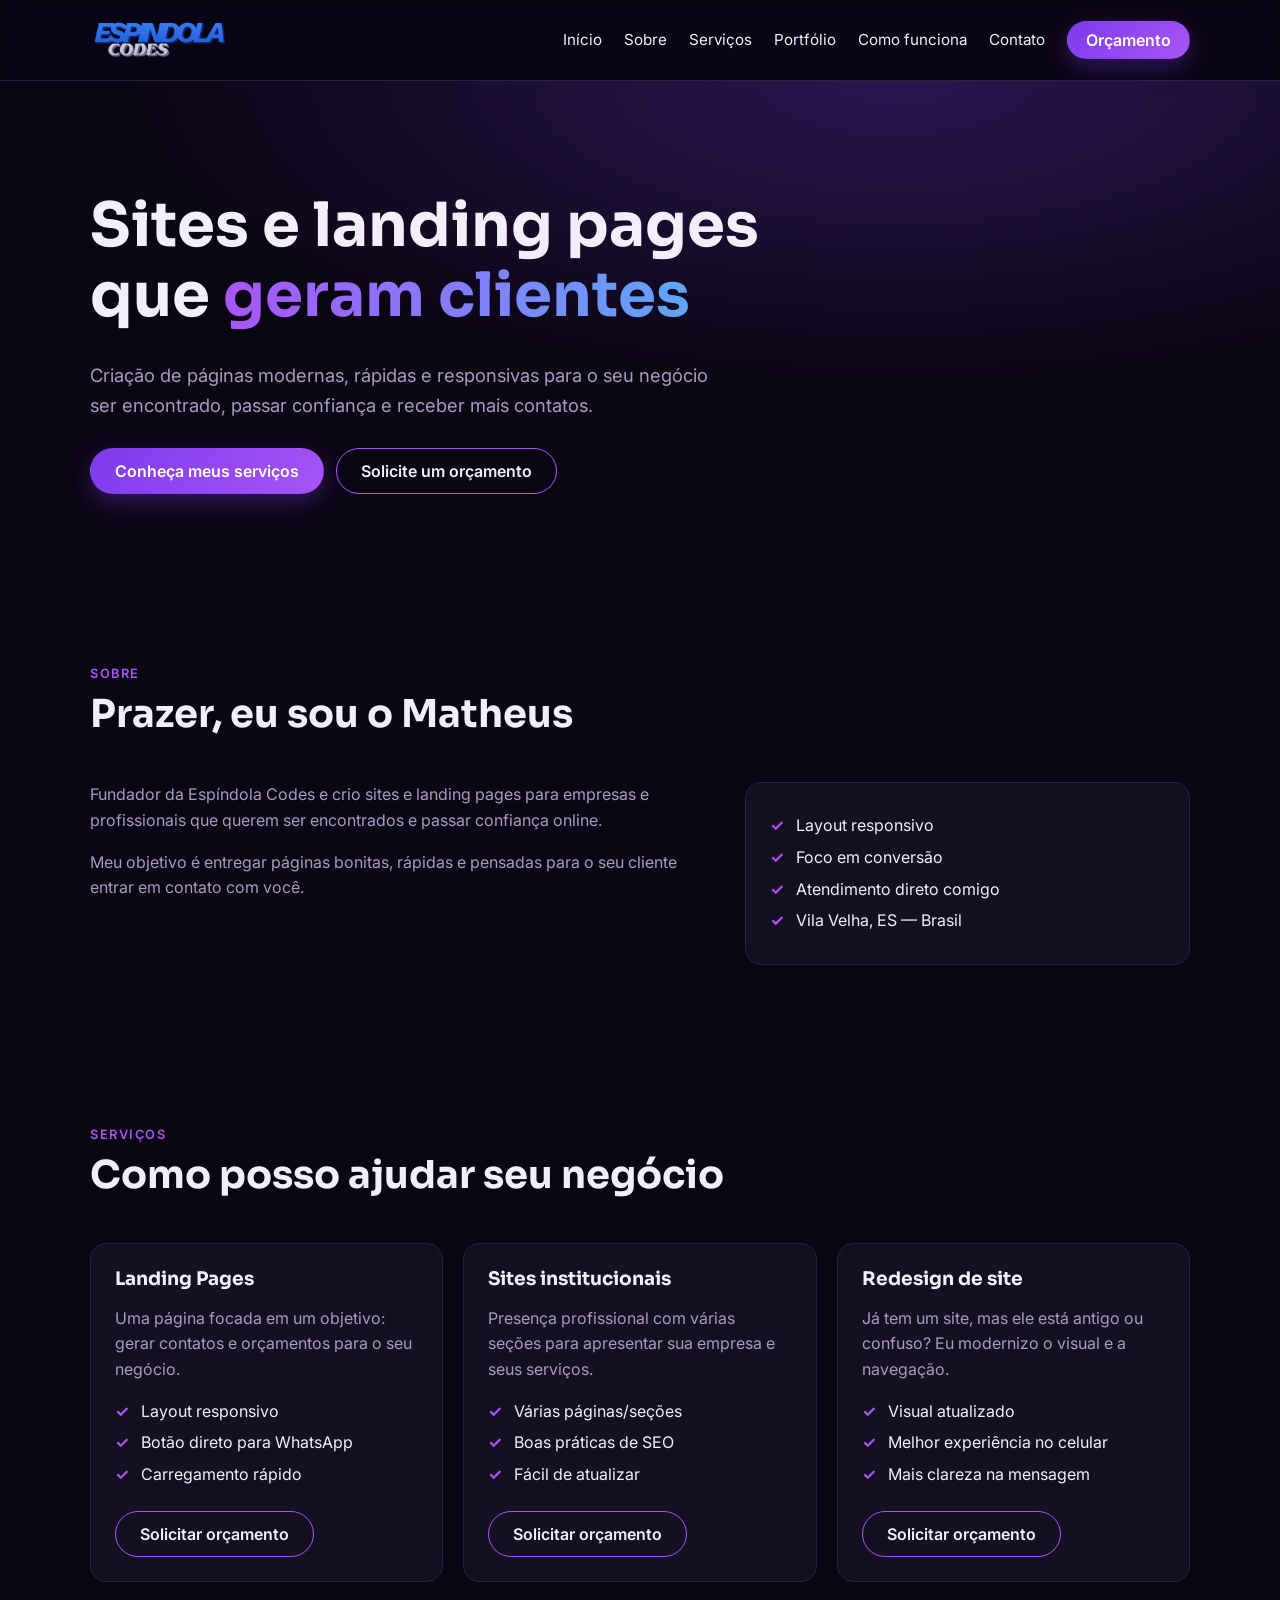
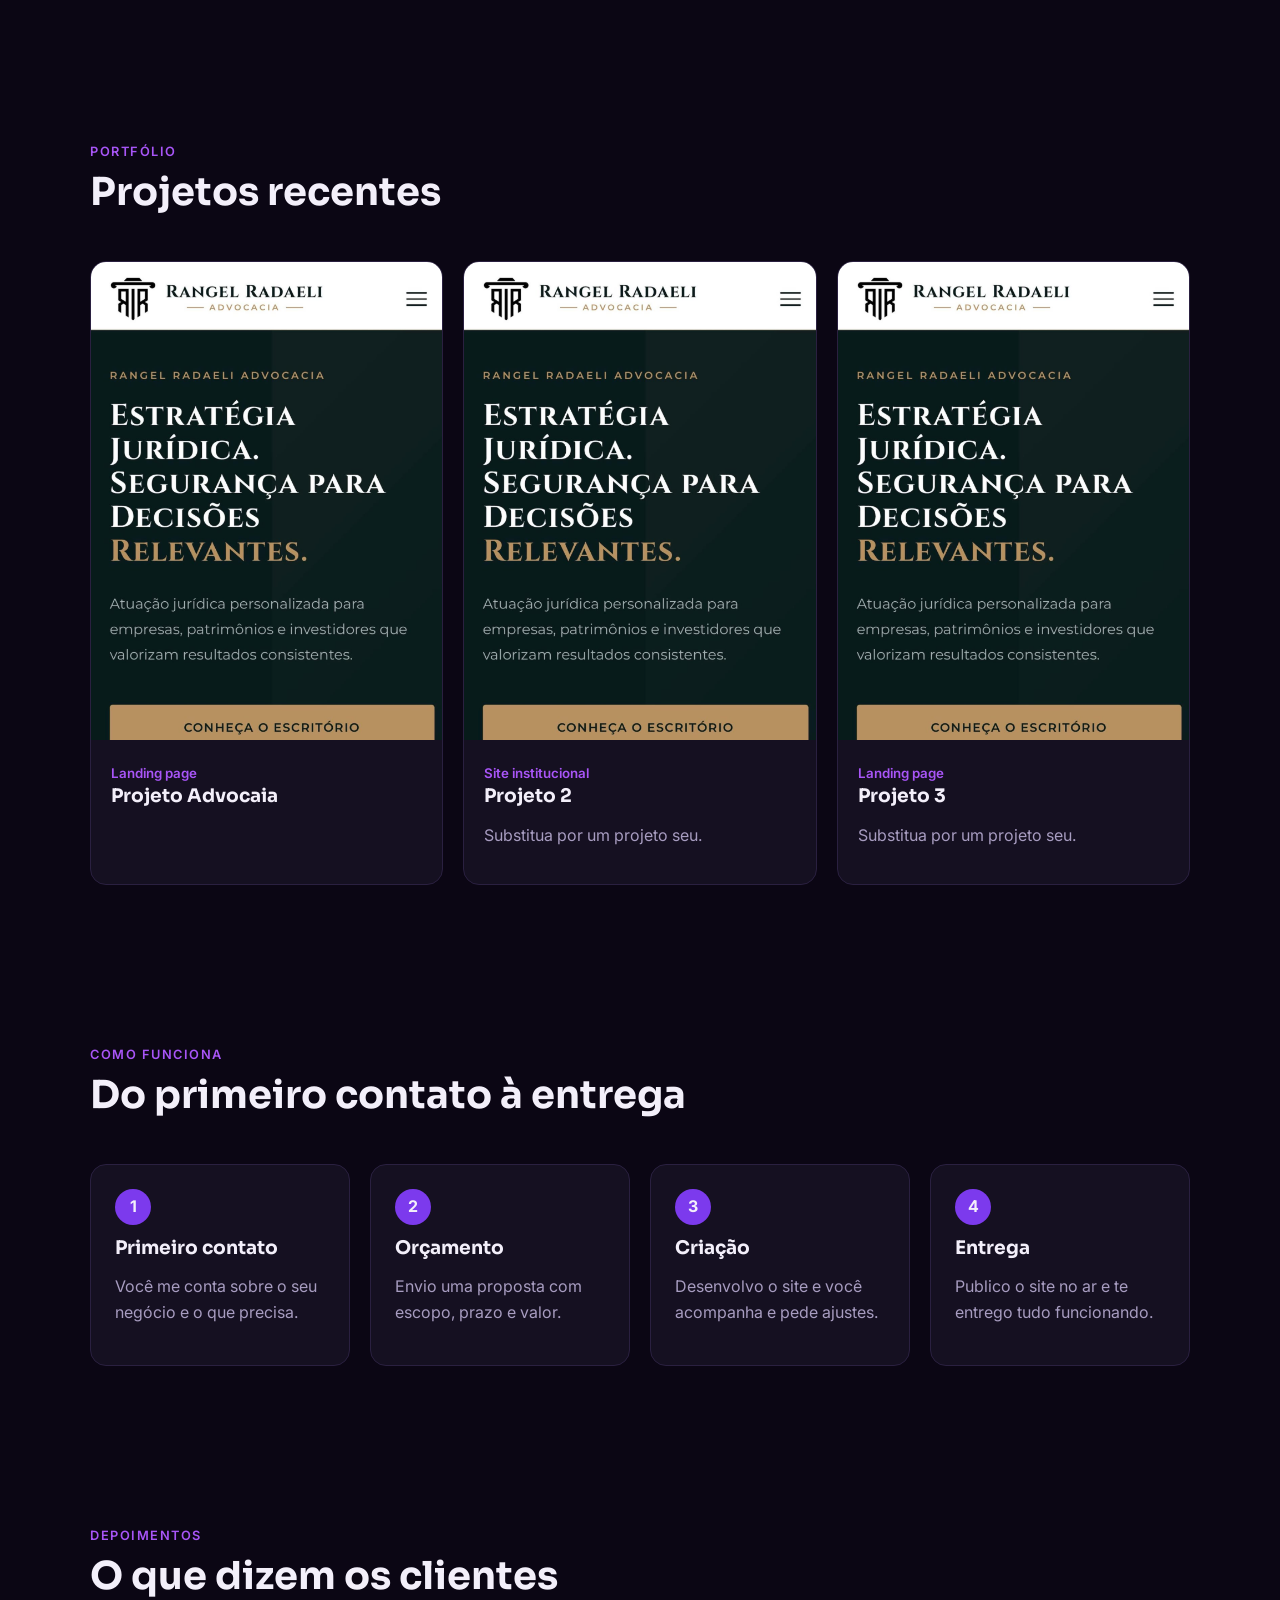
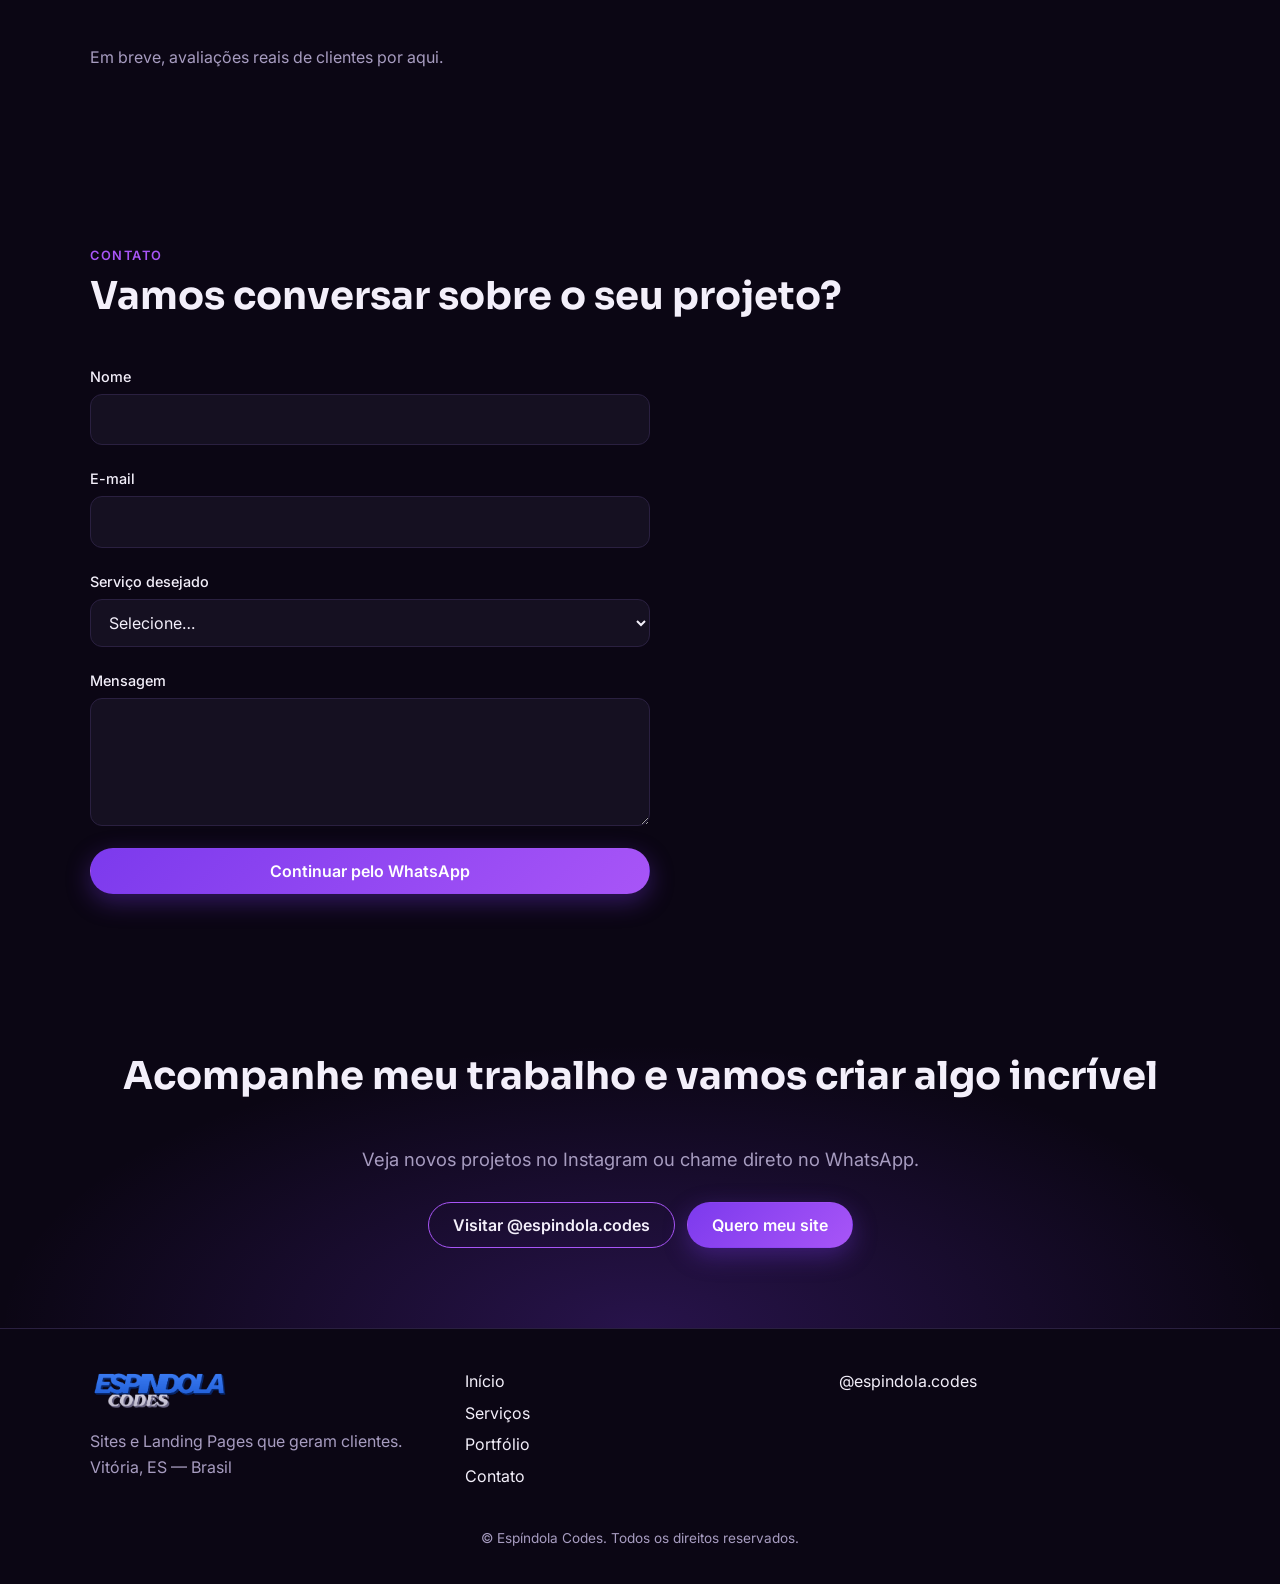
==== Html/index.html @ 369cd55e "first commit" ====
<!doctype html>
<html lang="pt-BR">
<head>
  <meta charset="UTF-8" />
  <meta name="viewport" content="width=device-width, initial-scale=1.0" />
  <title>Espindola Codes</title>
  <link rel="icon" href="data:image/svg+xml,<svg xmlns='http://www.w3.org/2000/svg' viewBox='0 0 100 100'><rect width='100' height='100' rx='22' fill='%234f8cff'/><text x='50' y='73' font-size='64' font-weight='800' font-family='Arial,sans-serif' text-anchor='middle' fill='white'>E</text></svg>" />
  <meta name="description" content="Criação de sites e landing pages profissionais para empresas e profissionais autônomos. Solicite um orçamento." />
  <meta name="theme-color" content="#0b0614" />
  <meta property="og:title" content="Espindola Codes | Sites e Landing Pages" />
  <meta property="og:description" content="Sites e landing pages que geram clientes. Solicite um orçamento." />
  <meta property="og:type" content="website" />
  <link rel="icon" href="data:image/svg+xml,<svg xmlns='http://www.w3.org/2000/svg' viewBox='0 0 100 100'><rect width='100' height='100' rx='22' fill='%234f8cff'/><text x='50' y='73' font-size='64' font-weight='800' font-family='Arial,sans-serif' text-anchor='middle' fill='white'>E</text></svg>" />
  <link rel="preconnect" href="https://fonts.googleapis.com" />
  <link rel="preconnect" href="https://fonts.gstatic.com" crossorigin />
  <link href="https://fonts.googleapis.com/css2?family=Sora:wght@500;700;800&family=Inter:wght@400;500;600&display=swap" rel="stylesheet" />
  <link rel="stylesheet" href="/Css/style.css" />
</head>
<body>

  <!-- CABEÇALHO -->
  <header class="header">
    <div class="container header-inner">
     <a href="#inicio" class="brand" aria-label="Ir para o início"><img src="/Images/logo-3d.png" class="brand-logo" /></a>
      <button class="menu-btn" id="menuBtn" aria-label="Abrir menu" aria-expanded="false"><span></span><span></span><span></span></button>
      <nav class="nav" id="nav" aria-label="Principal">
        <a href="#inicio">Início</a>
        <a href="#sobre">Sobre</a>
        <a href="#servicos">Serviços</a>
        <a href="#portfolio">Portfólio</a>
        <a href="#como-funciona">Como funciona</a>
        <a href="#contato">Contato</a>
        <a class="btn btn-primary btn-sm" data-wa="Olá! Vim pelo seu site e gostaria de um orçamento.">Orçamento</a>
      </nav>
    </div>
  </header>

  <main>

    <!-- INÍCIO -->
    <section id="inicio" class="hero">
      <div class="container">
        <!-- <p class="eyebrow">Espindola Codes</p> -->
        <h1>Sites e landing pages que <span class="grad">geram clientes</span></h1>
        <p class="lead">Criação de páginas modernas, rápidas e responsivas para o seu negócio ser encontrado, passar confiança e receber mais contatos.</p>
        <div class="actions">
          <a class="btn btn-primary" href="#servicos">Conheça meus serviços</a>
          <a class="btn btn-outline" href="https://wa.me/5527998814130?text=Ol%C3%A1!%20Vim%20pelo%20seu%20site%20e%20gostaria%20de%20um%20or%C3%A7amento." target="_blank" rel="noreferrer">Solicite um orçamento</a>
        </div>
      </div>
    </section>

    <!-- SOBRE -->
    <section id="sobre" class="section">
      <div class="container">
        <p class="eyebrow">Sobre</p>
        <h2 class="section-title">Prazer, eu sou o Matheus</h2>
        <div class="about">
          <div>
            <p>Fundador da Espíndola Codes e crio sites e landing pages para empresas e profissionais que querem ser encontrados e passar confiança online.</p>
            <p>Meu objetivo é entregar páginas bonitas, rápidas e pensadas para o seu cliente entrar em contato com você.</p>
          </div>
          <ul class="checks box">
            <li>Layout responsivo</li>
            <li>Foco em conversão</li>
            <li>Atendimento direto comigo</li>
            <li>Vila Velha, ES — Brasil</li>
          </ul>
        </div>
      </div>
    </section>

    <!-- SERVIÇOS -->
    <section id="servicos" class="section">
      <div class="container">
        <p class="eyebrow">Serviços</p>
        <h2 class="section-title">Como posso ajudar seu negócio</h2>
        <div class="grid">
          <article class="card">
            <h3>Landing Pages</h3>
            <p>Uma página focada em um objetivo: gerar contatos e orçamentos para o seu negócio.</p>
            <ul class="checks"><li>Layout responsivo</li><li>Botão direto para WhatsApp</li><li>Carregamento rápido</li></ul>
            <a class="btn btn-outline" href="https://wa.me/5527998814130?text=Ol%C3%A1!%20Quero%20um%20orçamento%20de:%20Landing%20Pages." target="_blank" rel="noreferrer">Solicitar orçamento</a>
            
          </article>
          <article class="card">
            <h3>Sites institucionais</h3>
            <p>Presença profissional com várias seções para apresentar sua empresa e seus serviços.</p>
            <ul class="checks"><li>Várias páginas/seções</li><li>Boas práticas de SEO</li><li>Fácil de atualizar</li></ul>
            <a class="btn btn-outline" href="https://wa.me/5527998814130?text=Ol%C3%A1!%20Quero%20um%20orçamento%20de:%20Sites%20institucionais." target="_blank" rel="noreferrer">Solicitar orçamento</a>
          </article>
          <article class="card">
            <h3>Redesign de site</h3>
            <p>Já tem um site, mas ele está antigo ou confuso? Eu modernizo o visual e a navegação.</p>
            <ul class="checks"><li>Visual atualizado</li><li>Melhor experiência no celular</li><li>Mais clareza na mensagem</li></ul>
            <a class="btn btn-outline" href="https://wa.me/5527998814130?text=Ol%C3%A1!%20Quero%20um%20orçamento%20de:%20Redesign%20de%20site." target="_blank" rel="noreferrer">Solicitar orçamento</a>
          </article>
        </div>
      </div>
    </section>

    <!-- PORTFÓLIO -->
    <section id="portfolio" class="section">
      <div class="container">
        <p class="eyebrow">Portfólio</p>
        <h2 class="section-title">Projetos recentes</h2>
        <div class="grid">
          <!-- Para usar imagem: troque <span>...</span> por <img src="imagens/projeto1.jpg" alt="Projeto 1" /> -->
          <article class="card project">
            <div class="thumb"><span><img src="/Images/Untitled.png" alt="Projeto 1" /></span></div>
            <div class="project-info"><small>Landing page</small><h3>Projeto Advocaia</h3><p></p></div>
          </article>
          <article class="card project">
            <div class="thumb"><span><img src="/Images/Untitled.png" alt="Projeto 2" /></span></div>
            <div class="project-info"><small>Site institucional</small><h3>Projeto 2</h3><p>Substitua por um projeto seu.</p></div>
          </article>
          <article class="card project">
            <div class="thumb"><span><img src="/Images/Untitled.png" alt="Projeto 3" /></span></div>
            <div class="project-info"><small>Landing page</small><h3>Projeto 3</h3><p>Substitua por um projeto seu.</p></div>
          </article>
        </div>
      </div>
    </section>

    <!-- COMO FUNCIONA -->
    <section id="como-funciona" class="section">
      <div class="container">
        <p class="eyebrow">Como funciona</p>
        <h2 class="section-title">Do primeiro contato à entrega</h2>
        <ol class="steps">
          <li class="card"><span class="num">1</span><h3>Primeiro contato</h3><p>Você me conta sobre o seu negócio e o que precisa.</p></li>
          <li class="card"><span class="num">2</span><h3>Orçamento</h3><p>Envio uma proposta com escopo, prazo e valor.</p></li>
          <li class="card"><span class="num">3</span><h3>Criação</h3><p>Desenvolvo o site e você acompanha e pede ajustes.</p></li>
          <li class="card"><span class="num">4</span><h3>Entrega</h3><p>Publico o site no ar e te entrego tudo funcionando.</p></li>
        </ol>
      </div>
    </section>

    <!-- DEPOIMENTOS (adicione só depoimentos reais) -->
    <section id="depoimentos" class="section">
      <div class="container">
        <p class="eyebrow">Depoimentos</p>
        <h2 class="section-title">O que dizem os clientes</h2>
        <p class="muted">Em breve, avaliações reais de clientes por aqui.</p>
        <!-- Modelo para quando tiver um depoimento real:
        <blockquote class="card"><p>“Texto do cliente.”</p><footer>Nome — Empresa</footer></blockquote>
        -->
      </div>
    </section>

    <!-- CONTATO -->
    <section id="contato" class="section">
      <div class="container">
        <p class="eyebrow">Contato</p>
        <h2 class="section-title">Vamos conversar sobre o seu projeto?</h2>
        <form class="form" id="contactForm" novalidate>
          <div class="field">
            <label for="name">Nome</label>
            <input id="name" name="name" autocomplete="name" />
            <span class="error" id="err-name" role="alert"></span>
          </div>
          <div class="field">
            <label for="email">E-mail</label>
            <input id="email" name="email" type="email" autocomplete="email" />
            <span class="error" id="err-email" role="alert"></span>
          </div>
          <div class="field">
            <label for="service">Serviço desejado</label>
            <select id="service" name="service">
              <option value="">Selecione…</option>
              <option>Landing Pages</option>
              <option>Sites institucionais</option>
              <option>Redesign de site</option>
              <option>Outro</option>
            </select>
            <span class="error" id="err-service" role="alert"></span>
          </div>
          <div class="field">
            <label for="message">Mensagem</label>
            <textarea id="message" name="message" rows="4"></textarea>
            <span class="error" id="err-message" role="alert"></span>
          </div>
          <button class="btn btn-primary" id="submitBtn" type="submit">Continuar pelo WhatsApp</button>
          <p class="ok" id="formOk" role="status" hidden>Mensagem enviada! Responderei em breve.</p>
          <p class="error" id="formFail" role="alert" hidden>Não foi possível enviar. Tente pelo WhatsApp.</p>
        </form>
      </div>
    </section>

    <!-- INSTAGRAM + CHAMADA FINAL -->
    <section id="instagram" class="section cta">
      <div class="container">
        <h2 class="section-title">Acompanhe meu trabalho e vamos criar algo incrível</h2>
        <p class="lead">Veja novos projetos no Instagram ou chame direto no WhatsApp.</p>
        <div class="actions center">
          <a class="btn btn-outline" href="https://www.instagram.com/espindola.codes" target="_blank" rel="noreferrer">Visitar @espindola.codes</a>
          <a class="btn btn-primary" data-wa="Olá! Vim pelo seu site e gostaria de um orçamento.">Quero meu site</a>
        </div>
      </div>
    </section>

  </main>

  <!-- RODAPÉ -->
  <footer class="footer">
    <div class="container footer-inner">
      <div>
         <a href="#inicio" class="brand" aria-label="Ir para o início"><img src="/Images/logo-3d.png" class="brand-logo" /></a>
        <p class="muted">Sites e Landing Pages que geram clientes.<br />Vitória, ES — Brasil</p>
      </div>
      <nav aria-label="Rodapé">
        <a href="#inicio">Início</a>
        <a href="#servicos">Serviços</a>
        <a href="#portfolio">Portfólio</a>
        <a href="#contato">Contato</a>
      </nav>
      <div>
        <a href="https://www.instagram.com/espindola.codes" target="_blank" rel="noreferrer">@espindola.codes</a>
      </div>
    </div>
    <p class="copy">© <span id="year"></span> Espíndola Codes. Todos os direitos reservados.</p>
  </footer>

  <script src="script.js"></script>
</body>
</html>
---- Css/style.css ----
/* ✏️ Cores e fontes: altere só as variáveis abaixo */
:root {
  --bg: #0b0614; --surface: #151021; --border: #2a2040;
  --text: #f3effa; --muted: #a79cc0;
  --primary: #7c3aed; --primary-2: #a855f7;
  --font-title: "Sora", system-ui, sans-serif;
  --font-body: "Inter", system-ui, sans-serif;
  --radius: 16px;
  --header-h: 80px;
}
*, *::before, *::after { box-sizing: border-box; }
html { scroll-behavior: smooth; scroll-padding-top: 88px; }
body { margin: 0; background: var(--bg); color: var(--text); font: 16px/1.6 var(--font-body); }
h1, h2, h3 { font-family: var(--font-title); line-height: 1.15; margin: 0 0 .5em; }
a { color: inherit; text-decoration: none; }
img { max-width: 100%; display: block; }
.container { width: min(1100px, 92%); margin: 0 auto; }
.section { padding: 80px 0; }
.section-title { font-size: clamp(1.7rem, 4vw, 2.4rem); margin-bottom: 1.2em; }
.eyebrow { color: var(--primary-2); font-weight: 600; text-transform: uppercase; letter-spacing: .12em; font-size: .8rem; margin: 0 0 .6em; }
.muted { color: var(--muted); }
.lead { font-size: 1.15rem; color: var(--muted); max-width: 620px; }
.grad { background: linear-gradient(90deg, var(--primary-2), #60a5fa); -webkit-background-clip: text; background-clip: text; color: transparent; }

/* Botões */
.btn { display: inline-block; padding: 12px 24px; border-radius: 999px; font: 600 1rem var(--font-body); cursor: pointer; border: 1px solid transparent; transition: transform .2s, box-shadow .2s, background .2s; text-align: center; }
.btn:hover { transform: translateY(-2px); }
.btn:focus-visible, a:focus-visible, input:focus-visible, select:focus-visible, textarea:focus-visible { outline: 2px solid var(--primary-2); outline-offset: 2px; }
.btn:disabled { opacity: .6; cursor: wait; }
.btn-primary { background: linear-gradient(135deg, var(--primary), var(--primary-2)); color: #fff; box-shadow: 0 8px 24px rgba(124, 58, 237, .35); }
.btn-outline { border-color: var(--primary-2); background: transparent; color: var(--text); }
.btn-outline:hover { border-color: #fff; }
.btn-sm { padding: 8px 18px; }
.actions { display: flex; flex-wrap: wrap; gap: 12px; margin-top: 28px; }
.actions.center { justify-content: center; }

/* Cabeçalho */
.header { position: sticky; top: 0; z-index: 10; background: rgba(11, 6, 20, .85); backdrop-filter: blur(10px); border-bottom: 1px solid var(--border); }
.header-inner { display: flex; align-items: center; justify-content: space-between; height: var(--header-h); }
.brand { font-family: var(--font-title); font-size: 1.6rem; } /* ← tamanho do logo */
.brand strong { font-style: italic; color: #4f8cff; letter-spacing: .02em; }
.brand em { font-style: normal; color: var(--muted); font-weight: 500; }
.nav { display: flex; align-items: center; gap: 22px; font-size: .95rem; }
.nav a:not(.btn):hover { color: var(--primary-2); }
.menu-btn { display: none; background: none; border: 0; padding: 8px; cursor: pointer; }
.menu-btn span { display: block; width: 24px; height: 2px; background: var(--text); margin: 5px 0; }

/* Início */
.hero { padding: 110px 0 90px; background: radial-gradient(60% 60% at 70% 0%, rgba(124, 58, 237, .28), transparent); }
.hero h1 { font-size: clamp(2.2rem, 6vw, 3.8rem); max-width: 800px; }

/* Cards e grades */
.grid { display: grid; grid-template-columns: repeat(auto-fit, minmax(260px, 1fr)); gap: 20px; }
.card { background: var(--surface); border: 1px solid var(--border); border-radius: var(--radius); padding: 24px; transition: transform .25s, border-color .25s; }
.card:hover { transform: translateY(-4px); border-color: var(--primary); }
.card p { color: var(--muted); }
.card .btn { margin-top: 12px; }
.checks { list-style: none; padding: 0; margin: 12px 0; }
.checks li { padding-left: 26px; position: relative; margin: 6px 0; }
.checks li::before { content: "✓"; position: absolute; left: 0; color: var(--primary-2); font-weight: 700; }
.box { background: var(--surface); border: 1px solid var(--border); border-radius: var(--radius); padding: 24px; margin: 0; }
.about { display: grid; grid-template-columns: 1.4fr 1fr; gap: 32px; align-items: start; }
.about p { color: var(--muted); margin-top: 0; }
.project { padding: 0; overflow: hidden; display: block; }
.thumb { aspect-ratio: 16 / 10; background: linear-gradient(135deg, #1b1230, #2a1950); display: grid; place-items: center; color: var(--muted); font-size: .9rem; }
.thumb img { width: 100%; height: 100%; object-fit: cover; }
.project-info { padding: 20px; }
.project-info small { color: var(--primary-2); font-weight: 600; }
.steps { list-style: none; padding: 0; margin: 0; display: grid; grid-template-columns: repeat(auto-fit, minmax(220px, 1fr)); gap: 20px; }
.num { display: grid; place-items: center; width: 36px; height: 36px; border-radius: 50%; background: var(--primary); font-weight: 700; margin-bottom: 12px; }
blockquote { margin: 0; }
blockquote footer { font-weight: 600; margin-top: 12px; }

/* Formulário */
.form { max-width: 560px; display: grid; gap: 16px; }
.field { display: grid; gap: 6px; }
label { font-weight: 500; font-size: .9rem; }
input, select, textarea { width: 100%; padding: 12px 14px; border-radius: 12px; border: 1px solid var(--border); background: var(--surface); color: var(--text); font: inherit; }
.error { color: #ff8b9a; font-size: .85rem; }
.ok { color: #6ee7a8; }

.cta { text-align: center; background: radial-gradient(50% 80% at 50% 100%, rgba(124, 58, 237, .25), transparent); }
.cta .lead { margin: 0 auto; }
.footer { border-top: 1px solid var(--border); padding: 40px 0 20px; }
.footer-inner { display: grid; grid-template-columns: repeat(auto-fit, minmax(200px, 1fr)); gap: 24px; }
.footer-inner nav, .footer-inner > div:last-child { display: grid; gap: 6px; align-content: start; }
.footer a:hover { color: var(--primary-2); }
.copy { text-align: center; color: var(--muted); font-size: .85rem; margin-top: 32px; }

/* Animação ao entrar na tela (a classe .reveal é adicionada pelo script.js) */
.reveal { opacity: 0; transform: translateY(24px); transition: opacity .7s ease, transform .7s ease; }
.reveal.is-visible { opacity: 1; transform: none; }
@media (prefers-reduced-motion: reduce) {
  html { scroll-behavior: auto; }
  .reveal { opacity: 1; transform: none; transition: none; }
  .btn, .card { transition: none; }
}

/* Celular */
@media (max-width: 820px) {
  .brand { font-size: 1.35rem; }
  .menu-btn { display: block; }
  .nav { display: none; position: absolute; top: var(--header-h); left: 0; right: 0; flex-direction: column; align-items: stretch; padding: 20px 4%; background: var(--bg); border-bottom: 1px solid var(--border); }
  .nav.is-open { display: flex; }
  .about { grid-template-columns: 1fr; }
  .section { padding: 56px 0; }
  .hero { padding: 70px 0 60px; }
}

.brand-logo { height: 44px; }
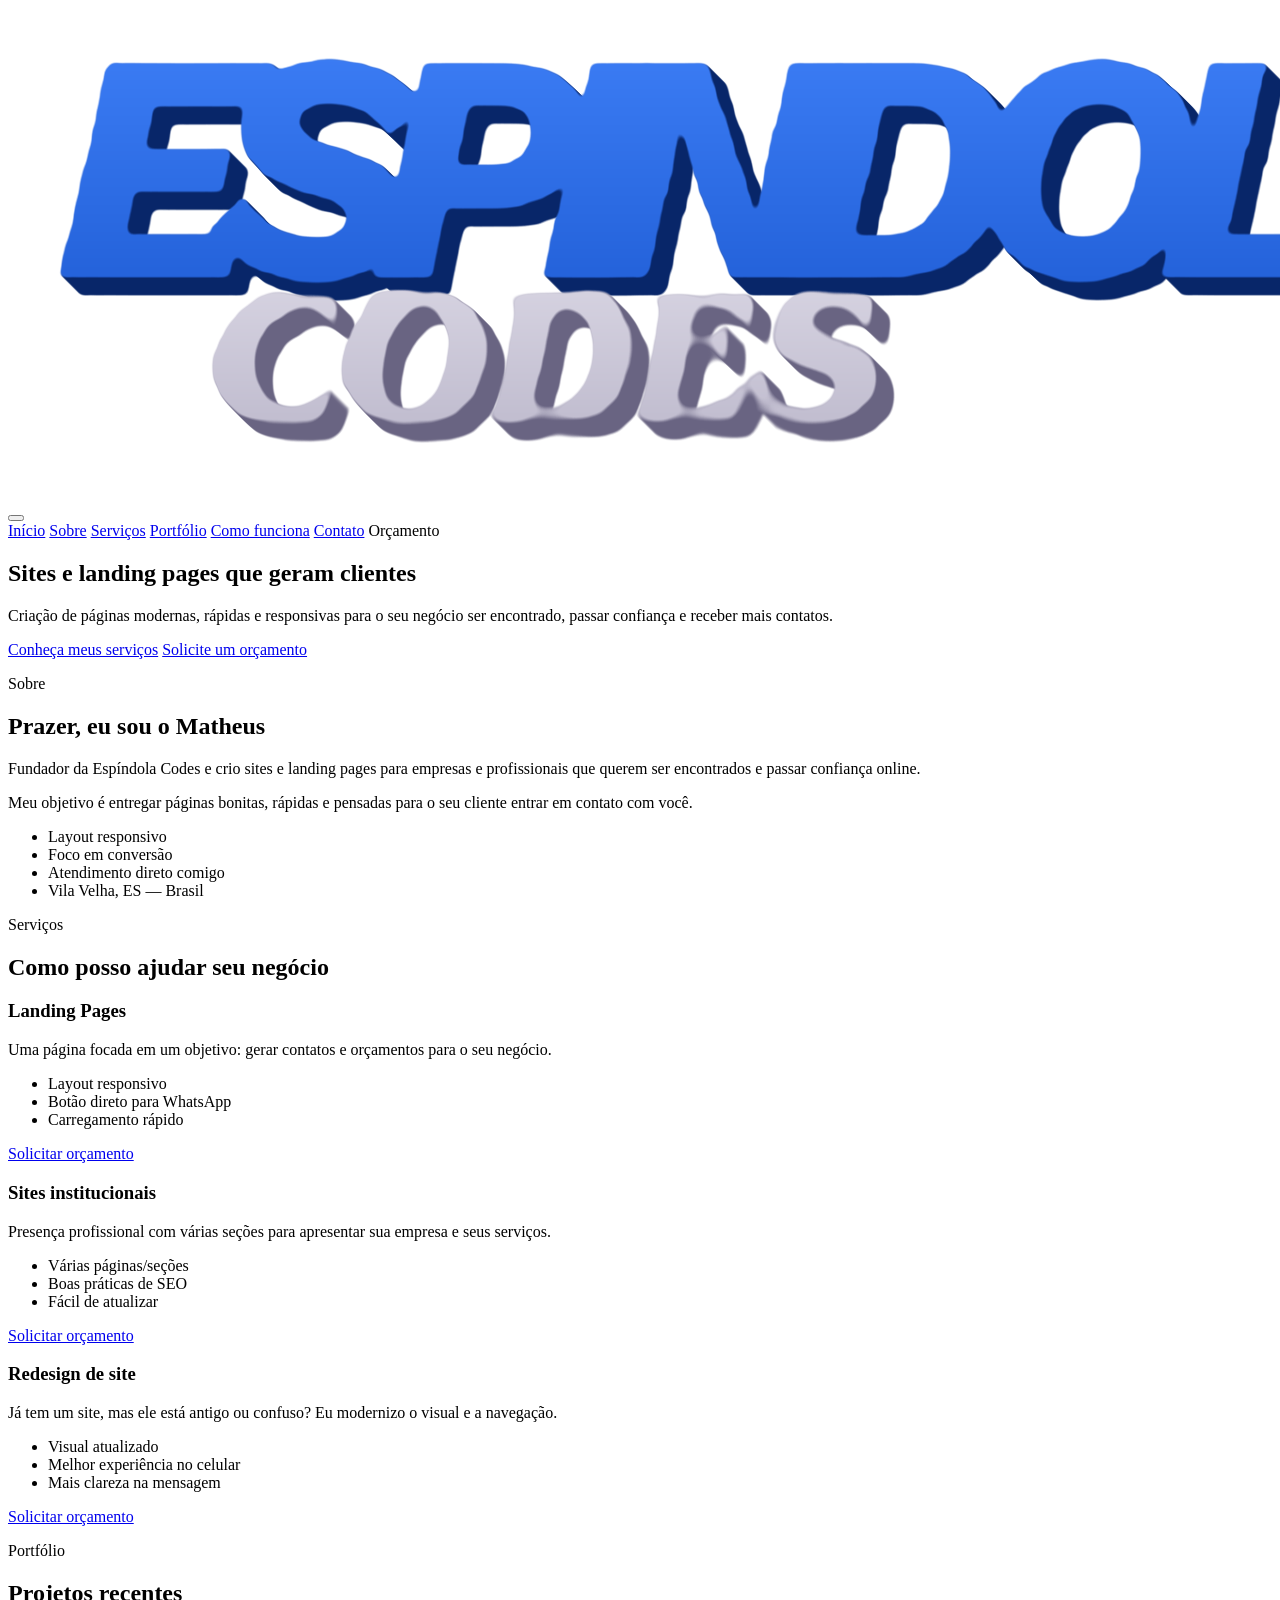
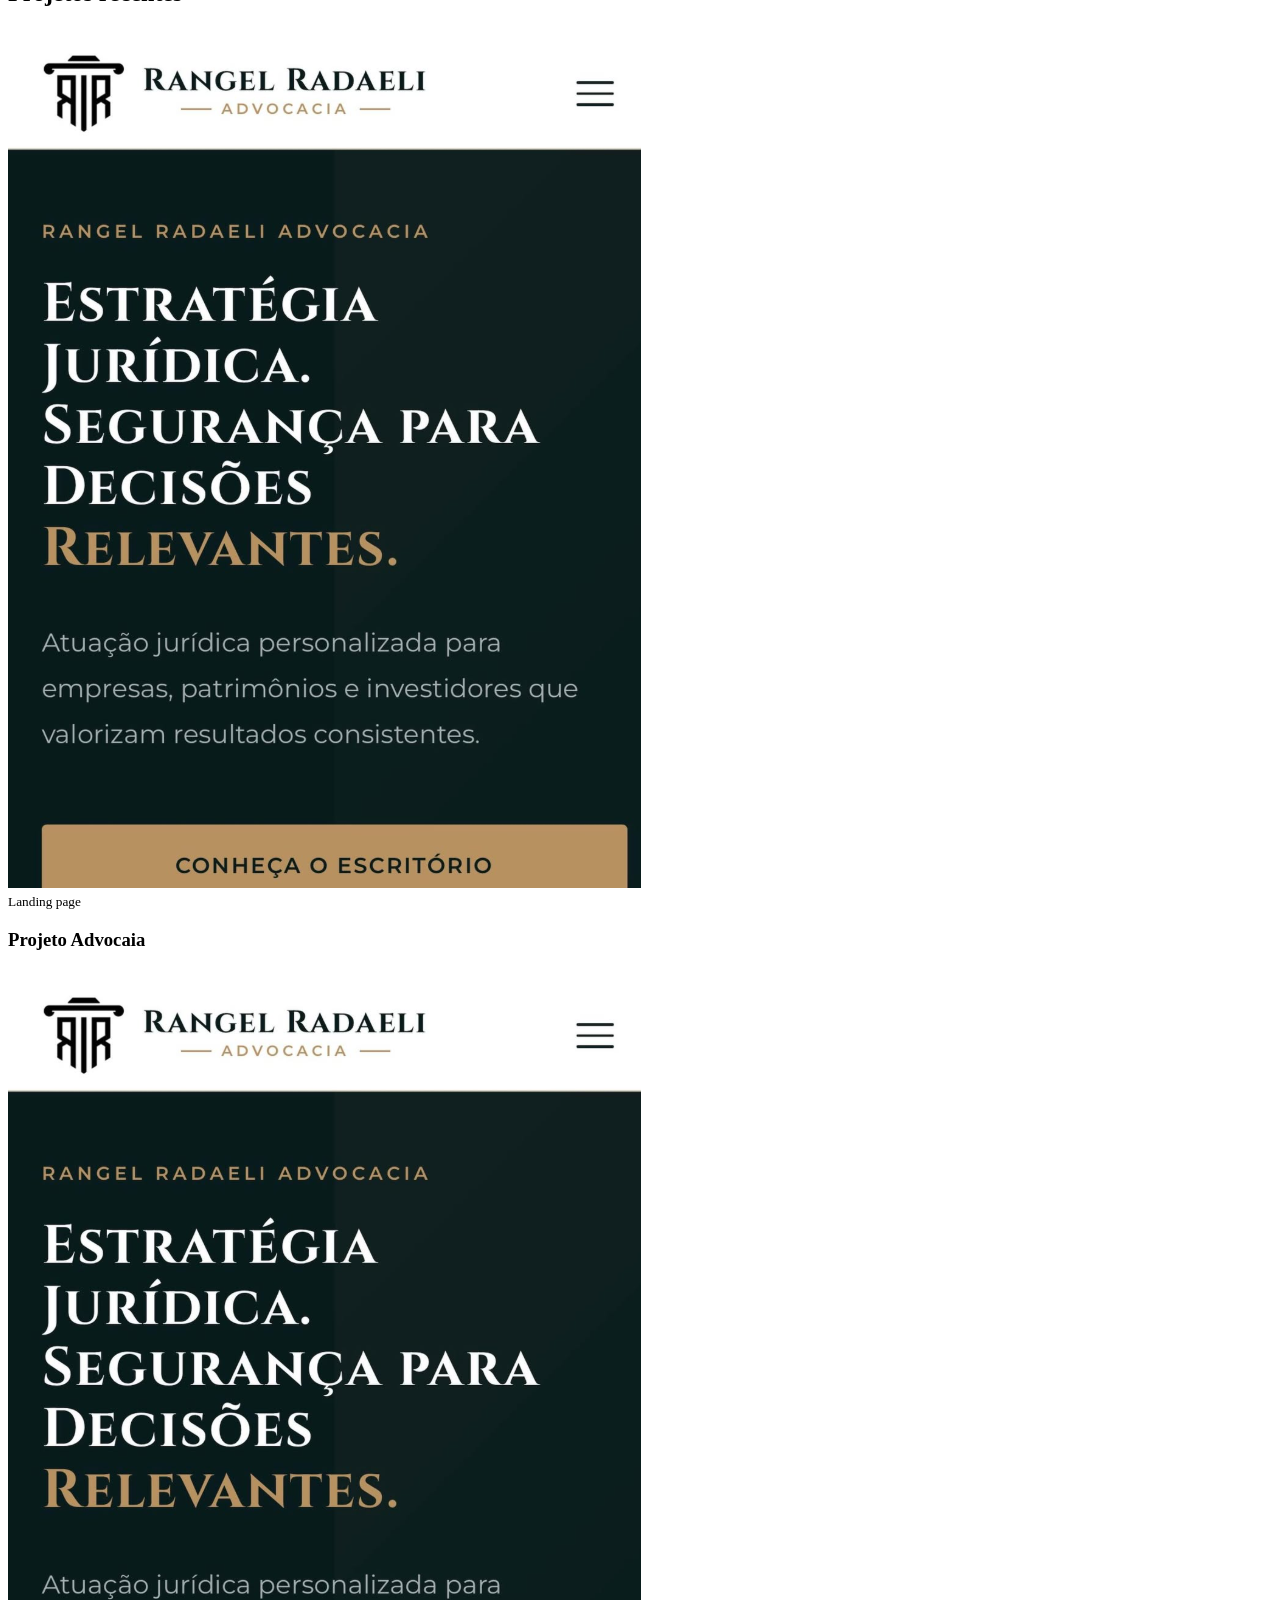
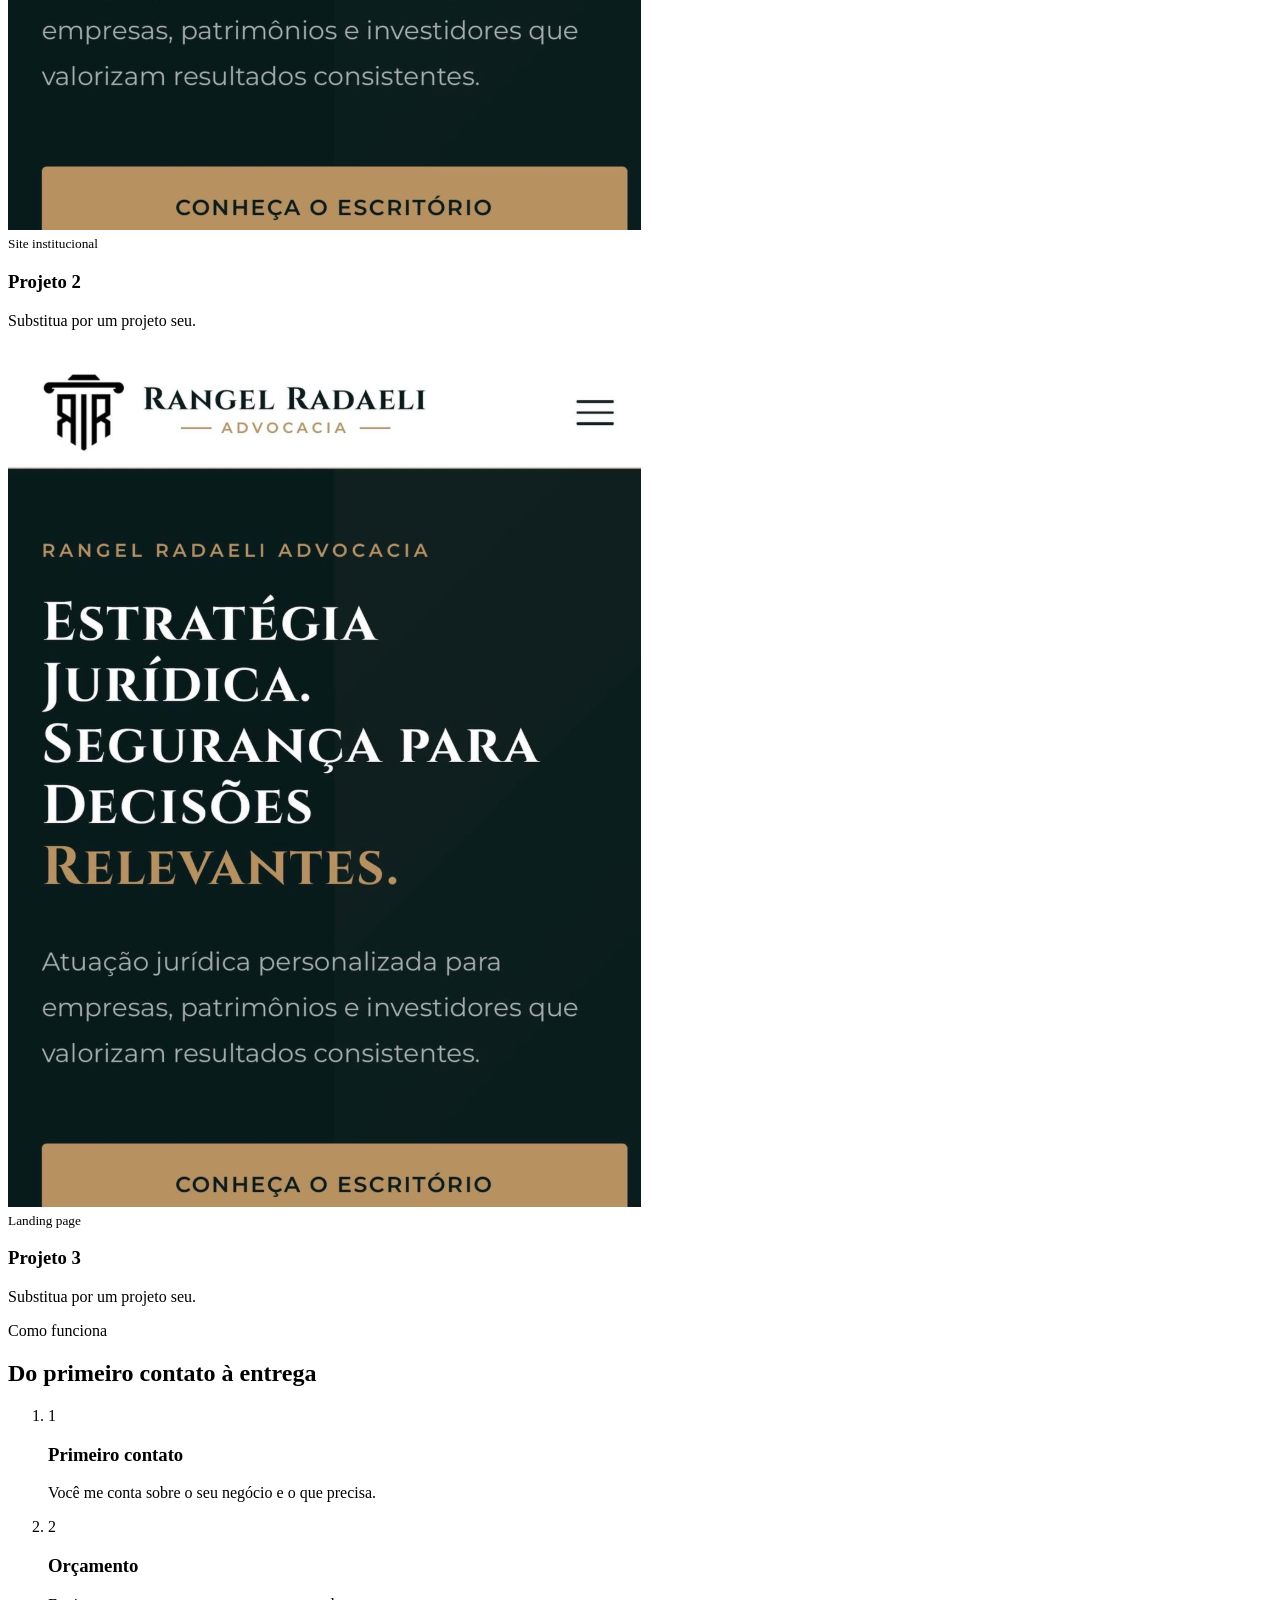
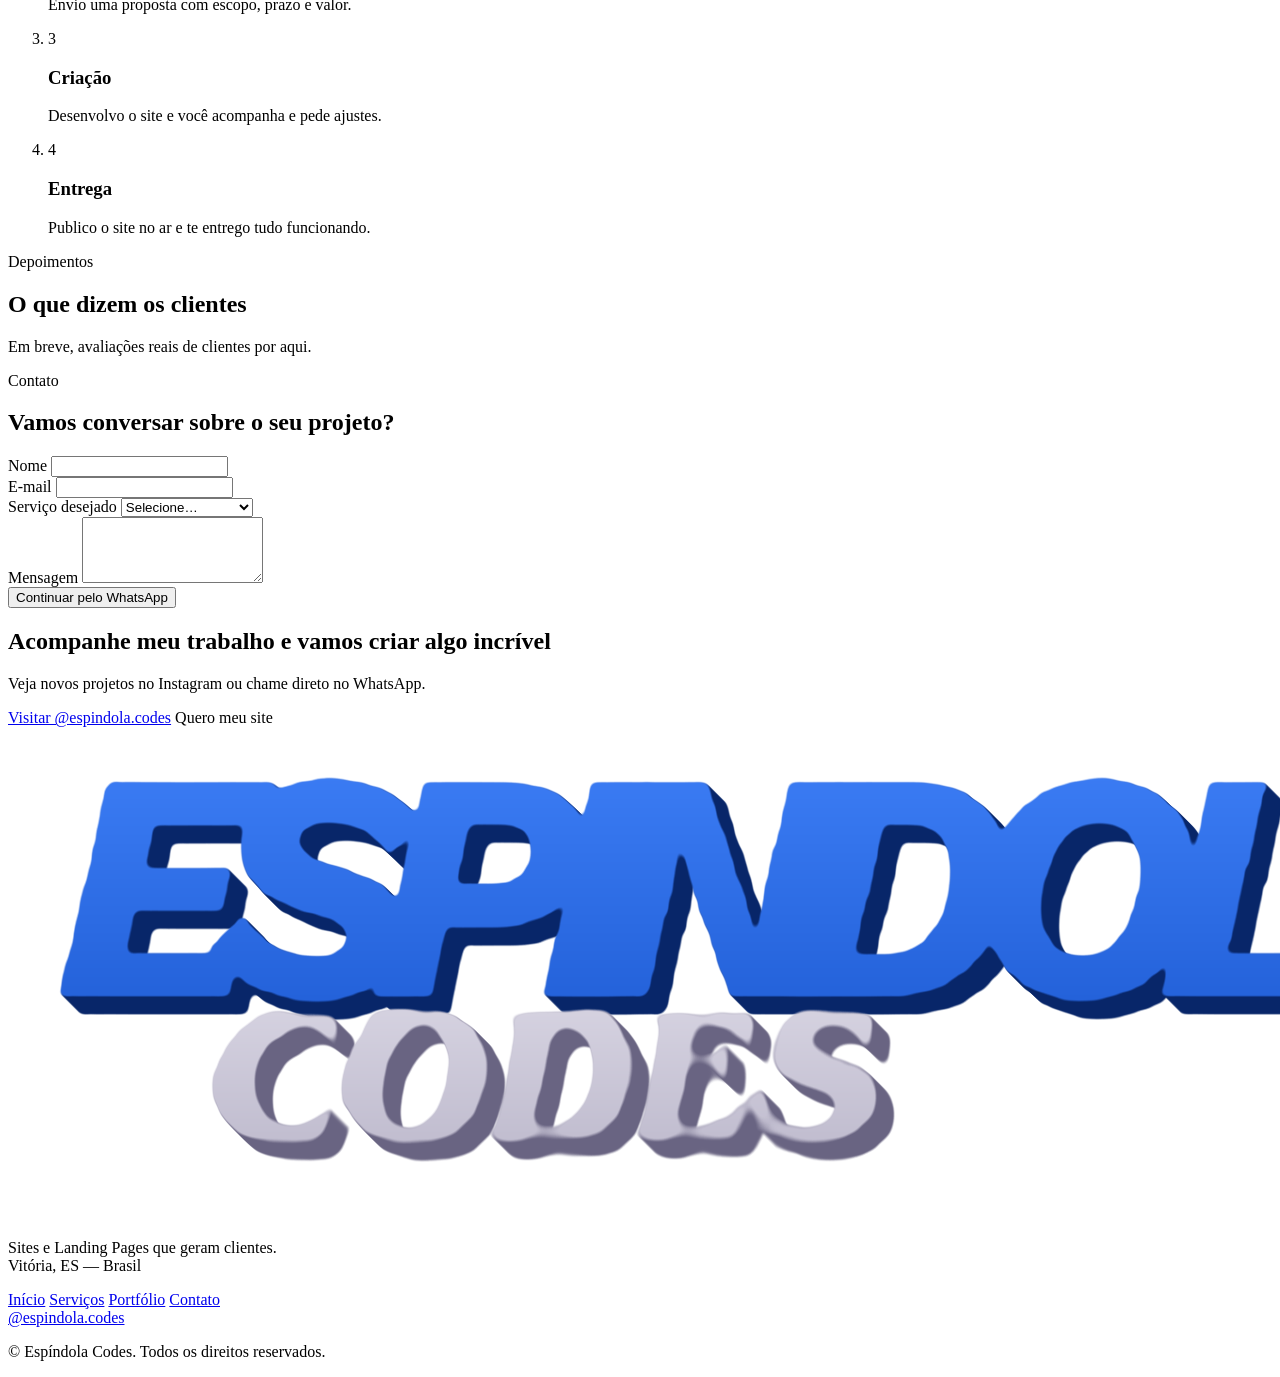
==== commit c39bee65: "fix: correct casing in stylesheet path" ====
--- a/Html/index.html
+++ b/Html/index.html
@@ -14,7 +14,8 @@
   <link rel="preconnect" href="https://fonts.googleapis.com" />
   <link rel="preconnect" href="https://fonts.gstatic.com" crossorigin />
   <link href="https://fonts.googleapis.com/css2?family=Sora:wght@500;700;800&family=Inter:wght@400;500;600&display=swap" rel="stylesheet" />
-  <link rel="stylesheet" href="/Css/style.css" />
+  <link rel="stylesheet" href="/css/style.css" />
+  <script src="js/script.js"></script>
 </head>
 <body>
 
